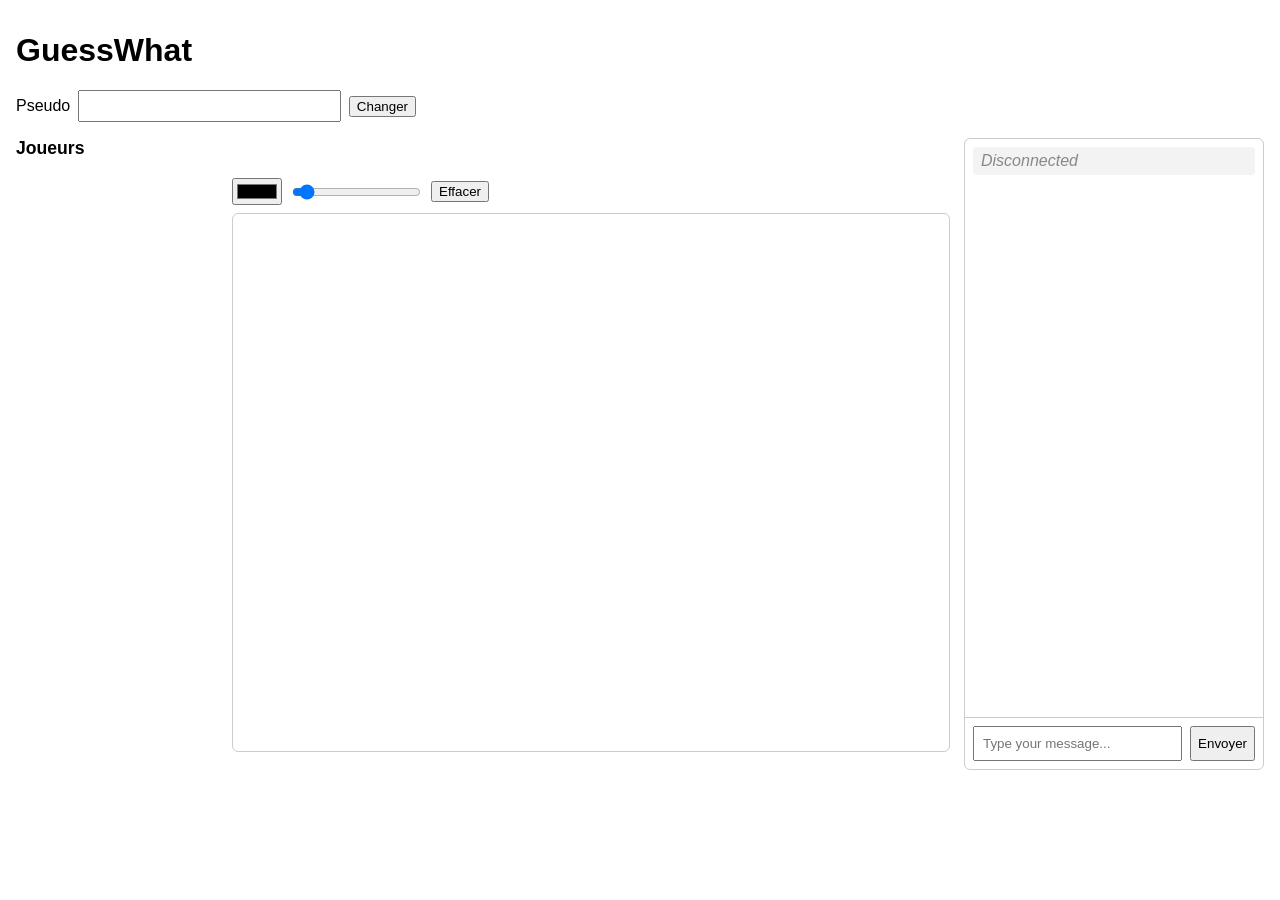
==== web/index.html @ 43fd0669 "feat: multi-round games with random drawer rotation" ====
<!DOCTYPE html>
<html lang="en">
<head>
  <meta charset="UTF-8">
  <meta name="viewport" content="width=device-width, initial-scale=1.0">
  <title>GuessWhat</title>
  <link rel="stylesheet" href="style.css">
</head>
<body>
  <h1>GuessWhat</h1>
  <form id="nickname-form">
    <label for="nickname">Pseudo</label>
    <input id="nickname" type="text" autocomplete="off" maxlength="20">
    <button type="submit">Changer</button>
  </form>
  <main class="game">
    <aside class="players">
      <h2>Joueurs</h2>
      <ul id="players"></ul>
      <button id="start" type="button" hidden>Start</button>
    </aside>
    <section class="board">
      <div class="round-info">
        <span id="round" class="round" hidden></span>
        <span id="word" class="word" hidden></span>
        <span id="timer" class="timer" hidden></span>
      </div>
      <div id="toolbar" class="toolbar">
        <input id="color" type="color" value="#000000" aria-label="Couleur">
        <input id="size" type="range" min="1" max="50" value="4" aria-label="Épaisseur">
        <button id="clear" type="button">Effacer</button>
      </div>
      <canvas id="canvas" width="800" height="600"></canvas>
    </section>
    <section class="chat">
      <ul id="messages"></ul>
      <form id="form">
        <input id="input" type="text" autocomplete="off" placeholder="Type your message...">
        <button type="submit">Envoyer</button>
      </form>
    </section>
  </main>

  <dialog id="results">
    <h2>Résultats</h2>
    <ol id="ranking"></ol>
    <form method="dialog">
      <button>OK</button>
    </form>
  </dialog>

  <template id="player-template">
    <li class="player">
      <span class="name"></span>
      <span class="badges"></span>
      <span class="score"></span>
    </li>
  </template>

  <template id="rank-template">
    <li>
      <span class="name"></span>
      <span class="score"></span>
    </li>
  </template>

  <script src="app.js"></script>
  <script src="canvas.js"></script>
  <script src="game.js"></script>
</body>
</html>
---- web/style.css ----
body {
  font-family: sans-serif;
  max-width: 1300px;
  margin: 2rem auto;
  padding: 0 1rem;
}

#nickname-form {
  display: flex;
  align-items: center;
  gap: 0.5rem;
  margin-bottom: 1rem;
  max-width: 400px;
}

#nickname {
  flex: 1;
  padding: 0.4rem;
}

.game {
  display: grid;
  grid-template-columns: 200px 1fr 300px;
  gap: 1rem;
}

@media (max-width: 900px) {
  .game {
    grid-template-columns: 1fr;
  }
}

.round-info {
  display: flex;
  justify-content: center;
  align-items: baseline;
  gap: 1.5rem;
  min-height: 2rem;
  margin-bottom: 0.5rem;
}

.word {
  font-size: 1.4rem;
  font-weight: bold;
  letter-spacing: 0.3em;
}

.round {
  color: #555;
}

.timer {
  font-variant-numeric: tabular-nums;
}

.toolbar.disabled {
  opacity: 0.4;
  pointer-events: none;
}

.toolbar {
  display: flex;
  align-items: center;
  gap: 0.5rem;
  margin-bottom: 0.5rem;
}

#canvas {
  width: 100%;
  aspect-ratio: 4 / 3;
  border: 1px solid #ccc;
  border-radius: 6px;
  background: #fff;
  cursor: crosshair;
  touch-action: none;
}

.chat {
  border: 1px solid #ccc;
  border-radius: 6px;
  display: flex;
  flex-direction: column;
  height: 70vh;
  min-width: 0;
}

#messages {
  flex: 1;
  list-style: none;
  margin: 0;
  padding: 0.5rem;
  overflow-y: auto;
}

#messages li {
  padding: 0.3rem 0.5rem;
  border-radius: 4px;
  overflow-wrap: anywhere;
}

#messages li:nth-child(odd) {
  background: #f3f3f3;
}

#messages li.error {
  color: #c62828;
}

#messages li.system {
  color: #888;
  font-style: italic;
}

#messages .author {
  font-weight: bold;
  margin-right: 0.3rem;
}

#messages li.mine .author {
  color: #1a6fd1;
}

#form {
  display: flex;
  gap: 0.5rem;
  padding: 0.5rem;
  border-top: 1px solid #ccc;
}

#input {
  flex: 1;
  min-width: 0;
  padding: 0.5rem;
}

.players h2 {
  font-size: 1.1rem;
  margin: 0 0 0.5rem;
}

#players {
  list-style: none;
  margin: 0 0 1rem;
  padding: 0;
}

.player {
  display: flex;
  justify-content: space-between;
  gap: 0.5rem;
  padding: 0.4rem 0.5rem;
  border-radius: 4px;
  overflow-wrap: anywhere;
}

.player:nth-child(odd) {
  background: #f3f3f3;
}

.player .name {
  flex: 1;
}

.player .score,
#ranking .score {
  font-variant-numeric: tabular-nums;
  color: #555;
}

#results {
  border: 1px solid #ccc;
  border-radius: 8px;
  min-width: 260px;
}

#ranking li {
  display: flex;
  justify-content: space-between;
  gap: 1rem;
  padding: 0.2rem 0;
}

#ranking li:first-child {
  font-weight: bold;
}

.player.me .name {
  font-weight: bold;
}

#start {
  width: 100%;
  padding: 0.6rem;
  font-size: 1rem;
}
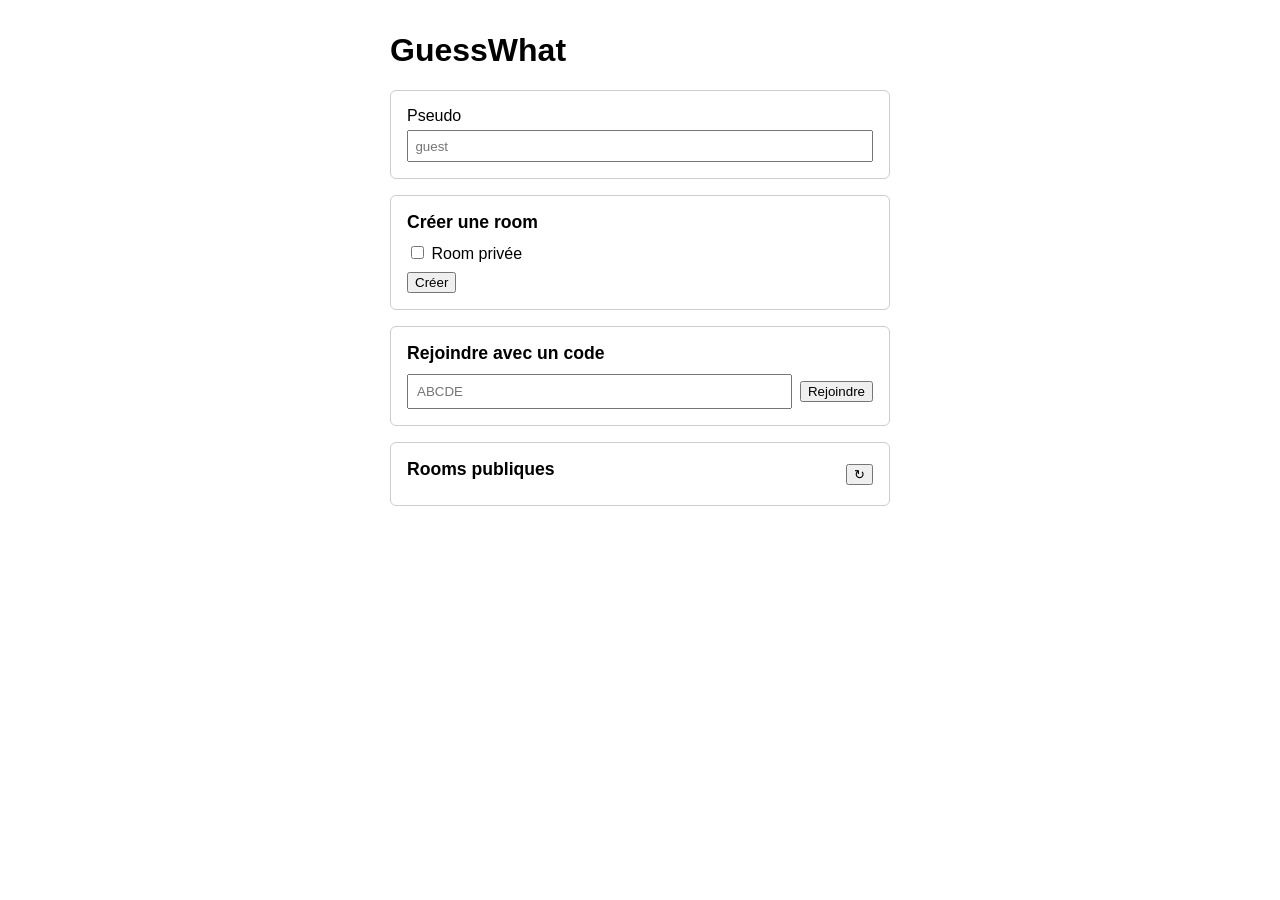
==== commit 2d2d1696: "feat: rooms with public list, private rooms and lobby page" ====
--- a/web/index.html
+++ b/web/index.html
@@ -6,66 +6,47 @@
   <title>GuessWhat</title>
   <link rel="stylesheet" href="style.css">
 </head>
-<body>
+<body class="lobby">
   <h1>GuessWhat</h1>
-  <form id="nickname-form">
+
+  <section class="card">
     <label for="nickname">Pseudo</label>
-    <input id="nickname" type="text" autocomplete="off" maxlength="20">
-    <button type="submit">Changer</button>
-  </form>
-  <main class="game">
-    <aside class="players">
-      <h2>Joueurs</h2>
-      <ul id="players"></ul>
-      <button id="start" type="button" hidden>Start</button>
-    </aside>
-    <section class="board">
-      <div class="round-info">
-        <span id="round" class="round" hidden></span>
-        <span id="word" class="word" hidden></span>
-        <span id="timer" class="timer" hidden></span>
-      </div>
-      <div id="toolbar" class="toolbar">
-        <input id="color" type="color" value="#000000" aria-label="Couleur">
-        <input id="size" type="range" min="1" max="50" value="4" aria-label="Épaisseur">
-        <button id="clear" type="button">Effacer</button>
-      </div>
-      <canvas id="canvas" width="800" height="600"></canvas>
-    </section>
-    <section class="chat">
-      <ul id="messages"></ul>
-      <form id="form">
-        <input id="input" type="text" autocomplete="off" placeholder="Type your message...">
-        <button type="submit">Envoyer</button>
-      </form>
-    </section>
-  </main>
+    <input id="nickname" type="text" autocomplete="off" maxlength="20" placeholder="guest">
+  </section>
 
-  <dialog id="results">
-    <h2>Résultats</h2>
-    <ol id="ranking"></ol>
-    <form method="dialog">
-      <button>OK</button>
+  <section class="card">
+    <h2>Créer une room</h2>
+    <label class="inline"><input id="private" type="checkbox"> Room privée</label>
+    <button id="create" type="button">Créer</button>
+    <p id="create-error" class="error" hidden></p>
+  </section>
+
+  <section class="card">
+    <h2>Rejoindre avec un code</h2>
+    <form id="join-form" class="row">
+      <input id="code" type="text" autocomplete="off" maxlength="5" placeholder="ABCDE">
+      <button type="submit">Rejoindre</button>
     </form>
-  </dialog>
+  </section>
 
-  <template id="player-template">
-    <li class="player">
-      <span class="name"></span>
-      <span class="badges"></span>
-      <span class="score"></span>
+  <section class="card">
+    <div class="row">
+      <h2>Rooms publiques</h2>
+      <button id="refresh" type="button" aria-label="Rafraîchir">↻</button>
+    </div>
+    <ul id="rooms"></ul>
+    <p id="no-rooms" hidden>Aucune room publique pour le moment.</p>
+  </section>
+
+  <template id="room-template">
+    <li>
+      <a class="room-link">
+        <span class="code"></span>
+        <span class="meta"></span>
+      </a>
     </li>
   </template>
 
-  <template id="rank-template">
-    <li>
-      <span class="name"></span>
-      <span class="score"></span>
-    </li>
-  </template>
-
-  <script src="app.js"></script>
-  <script src="canvas.js"></script>
-  <script src="game.js"></script>
+  <script src="lobby.js"></script>
 </body>
 </html>
--- a/web/style.css
+++ b/web/style.css
@@ -193,3 +193,110 @@
   padding: 0.6rem;
   font-size: 1rem;
 }
+
+.room-header {
+  display: flex;
+  justify-content: space-between;
+  align-items: center;
+  flex-wrap: wrap;
+  gap: 1rem;
+}
+
+.room-header h1 a {
+  color: inherit;
+  text-decoration: none;
+}
+
+.room-code strong {
+  font-size: 1.3rem;
+  letter-spacing: 0.15em;
+  margin-right: 0.5rem;
+}
+
+.closed {
+  background: #fff3e0;
+  border: 1px solid #ffb74d;
+  border-radius: 6px;
+  padding: 0.6rem 1rem;
+}
+
+.button {
+  display: inline-block;
+  margin-top: 0.5rem;
+  padding: 0.4rem 0.8rem;
+  border: 1px solid #888;
+  border-radius: 4px;
+  color: inherit;
+  text-decoration: none;
+}
+
+.lobby {
+  max-width: 500px;
+}
+
+.card {
+  border: 1px solid #ccc;
+  border-radius: 6px;
+  padding: 1rem;
+  margin-bottom: 1rem;
+}
+
+.card h2 {
+  font-size: 1.1rem;
+  margin: 0 0 0.6rem;
+}
+
+.card input[type="text"] {
+  width: 100%;
+  box-sizing: border-box;
+  padding: 0.5rem;
+  margin-top: 0.3rem;
+}
+
+.row {
+  display: flex;
+  align-items: center;
+  justify-content: space-between;
+  gap: 0.5rem;
+}
+
+.row input[type="text"] {
+  margin-top: 0;
+}
+
+.inline {
+  display: block;
+  margin-bottom: 0.6rem;
+}
+
+.error {
+  color: #c62828;
+}
+
+#rooms {
+  list-style: none;
+  margin: 0;
+  padding: 0;
+}
+
+.room-link {
+  display: flex;
+  justify-content: space-between;
+  padding: 0.5rem;
+  border-radius: 4px;
+  color: inherit;
+  text-decoration: none;
+}
+
+.room-link:hover {
+  background: #f3f3f3;
+}
+
+.room-link .code {
+  font-weight: bold;
+  letter-spacing: 0.1em;
+}
+
+.room-link .meta {
+  color: #555;
+}
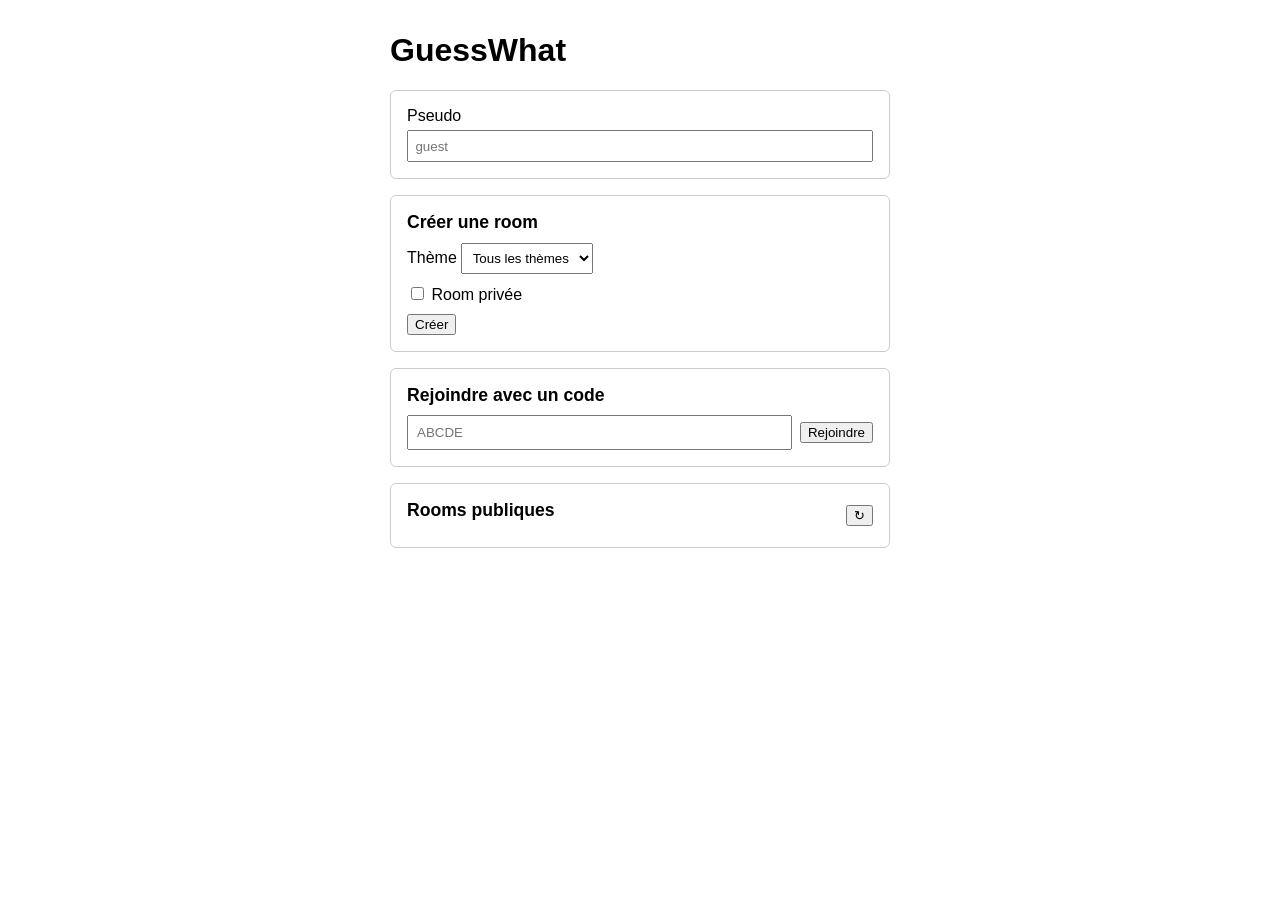
==== commit 5f09caf7: "feat: themed word lists selectable per room" ====
--- a/web/index.html
+++ b/web/index.html
@@ -16,6 +16,11 @@
 
   <section class="card">
     <h2>Créer une room</h2>
+    <label class="inline">Thème
+      <select id="theme">
+        <option value="">Tous les thèmes</option>
+      </select>
+    </label>
     <label class="inline"><input id="private" type="checkbox"> Room privée</label>
     <button id="create" type="button">Créer</button>
     <p id="create-error" class="error" hidden></p>
--- a/web/style.css
+++ b/web/style.css
@@ -188,6 +188,18 @@
   font-weight: bold;
 }
 
+.theme-picker {
+  display: flex;
+  flex-direction: column;
+  gap: 0.3rem;
+  margin-bottom: 1rem;
+}
+
+.theme-picker select,
+.card select {
+  padding: 0.4rem;
+}
+
 #start {
   width: 100%;
   padding: 0.6rem;
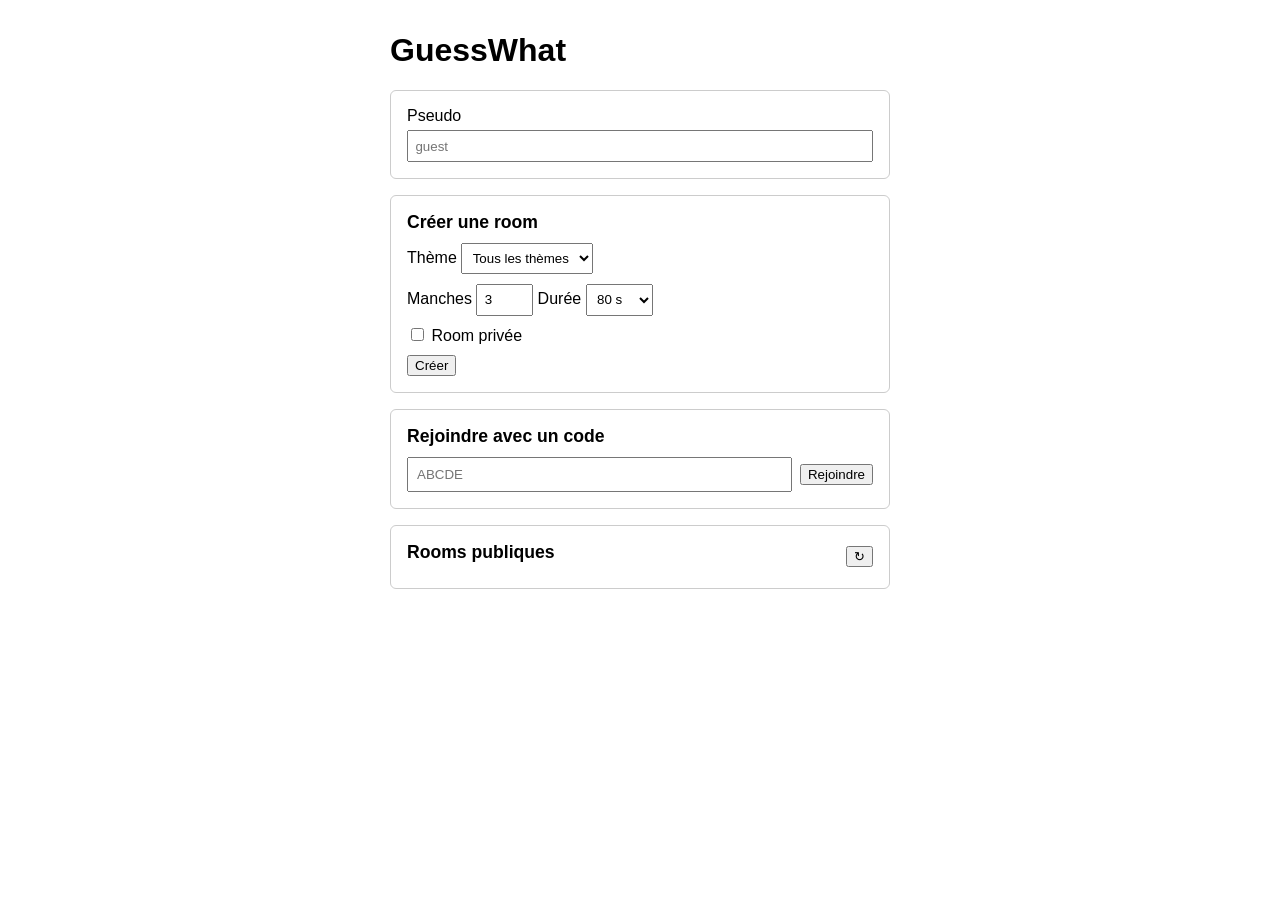
==== commit 55eba716: "feat: admin settings for rounds and round duration" ====
--- a/web/index.html
+++ b/web/index.html
@@ -21,6 +21,23 @@
         <option value="">Tous les thèmes</option>
       </select>
     </label>
+    <div class="row inline">
+      <label>Manches
+        <input id="rounds" type="number" min="1" max="10" value="3">
+      </label>
+      <label>Durée
+        <select id="duration">
+          <option value="30">30 s</option>
+          <option value="45">45 s</option>
+          <option value="60">60 s</option>
+          <option value="80" selected>80 s</option>
+          <option value="100">100 s</option>
+          <option value="120">120 s</option>
+          <option value="150">150 s</option>
+          <option value="180">180 s</option>
+        </select>
+      </label>
+    </div>
     <label class="inline"><input id="private" type="checkbox"> Room privée</label>
     <button id="create" type="button">Créer</button>
     <p id="create-error" class="error" hidden></p>
--- a/web/style.css
+++ b/web/style.css
@@ -60,9 +60,47 @@
 
 .toolbar {
   display: flex;
+  flex-wrap: wrap;
   align-items: center;
   gap: 0.5rem;
   margin-bottom: 0.5rem;
+}
+
+.tools {
+  display: flex;
+  gap: 0.25rem;
+}
+
+.tool {
+  padding: 0.25rem 0.4rem;
+  border: 2px solid transparent;
+  border-radius: 4px;
+  background: #f3f3f3;
+  cursor: pointer;
+}
+
+.tool.active {
+  border-color: #1a6fd1;
+}
+
+.palette {
+  display: grid;
+  grid-template-columns: repeat(7, 1.2rem);
+  gap: 2px;
+}
+
+.swatch {
+  width: 1.2rem;
+  height: 1.2rem;
+  padding: 0;
+  border: 1px solid #999;
+  border-radius: 3px;
+  cursor: pointer;
+}
+
+.swatch.active {
+  outline: 2px solid #1a6fd1;
+  outline-offset: 1px;
 }
 
 #canvas {
@@ -188,15 +226,23 @@
   font-weight: bold;
 }
 
-.theme-picker {
+.settings {
+  display: flex;
+  flex-direction: column;
+  gap: 0.6rem;
+  margin-bottom: 1rem;
+}
+
+.settings label {
   display: flex;
   flex-direction: column;
   gap: 0.3rem;
-  margin-bottom: 1rem;
-}
-
-.theme-picker select,
-.card select {
+}
+
+.settings select,
+.settings input,
+.card select,
+.card input[type="number"] {
   padding: 0.4rem;
 }
 
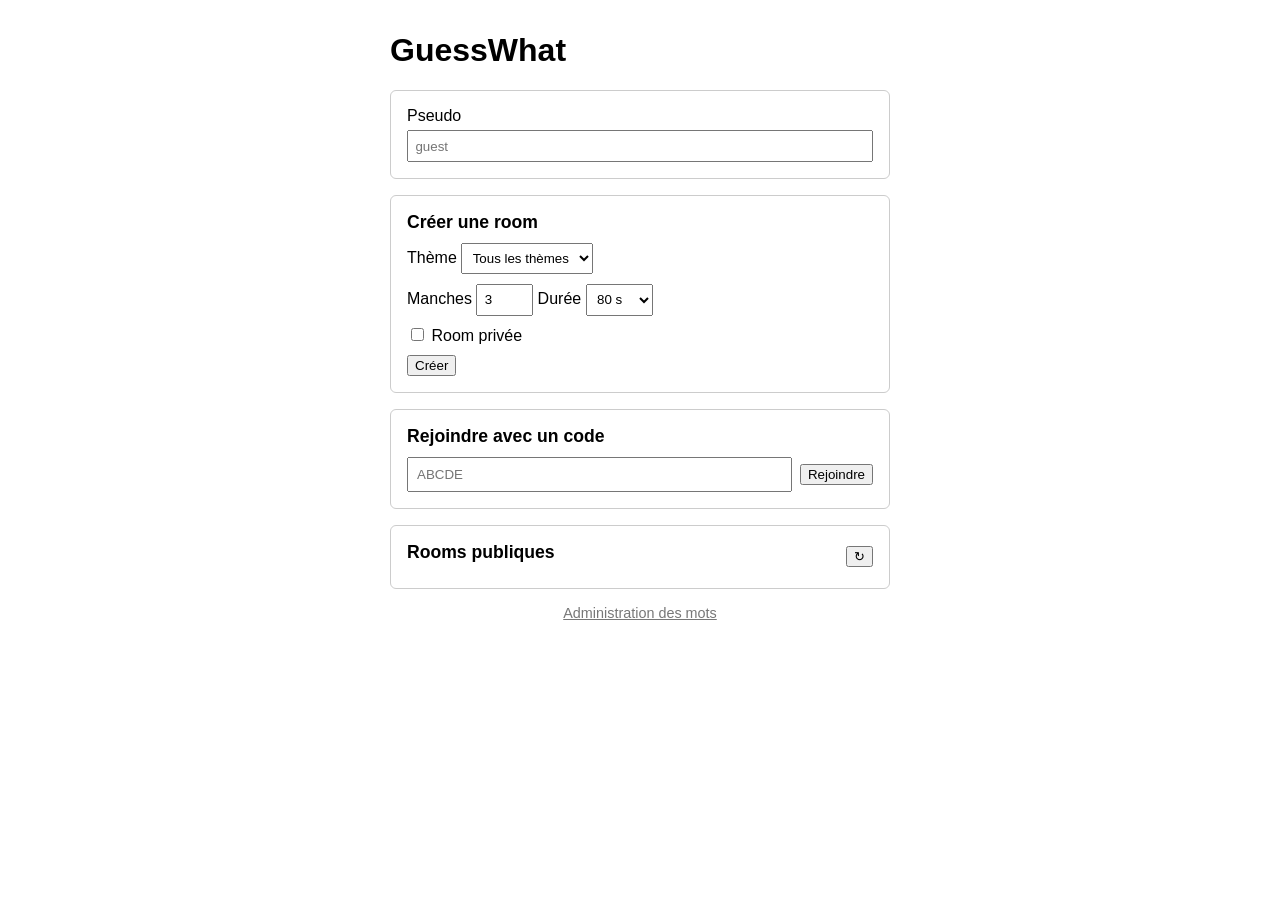
==== commit a3266b87: "feat: word and theme administration page with persisted word lists" ====
--- a/web/index.html
+++ b/web/index.html
@@ -60,6 +60,8 @@
     <p id="no-rooms" hidden>Aucune room publique pour le moment.</p>
   </section>
 
+  <p class="lobby-footer"><a href="/admin.html">Administration des mots</a></p>
+
   <template id="room-template">
     <li>
       <a class="room-link">
--- a/web/style.css
+++ b/web/style.css
@@ -358,3 +358,76 @@
 .room-link .meta {
   color: #555;
 }
+
+.admin {
+  max-width: 800px;
+}
+
+.status {
+  padding: 0.6rem 1rem;
+  border-radius: 6px;
+  background: #e8f5e9;
+  border: 1px solid #81c784;
+}
+
+.status.error {
+  background: #ffebee;
+  border-color: #e57373;
+  color: #c62828;
+}
+
+.admin input[type="password"],
+.admin input[type="search"],
+.admin .add-word input {
+  flex: 1;
+  min-width: 0;
+  padding: 0.5rem;
+}
+
+.admin #panel > .row {
+  margin-bottom: 1rem;
+}
+
+.theme h2 small {
+  color: #777;
+  font-weight: normal;
+}
+
+.chips {
+  list-style: none;
+  display: flex;
+  flex-wrap: wrap;
+  gap: 0.4rem;
+  margin: 0.5rem 0 1rem;
+  padding: 0;
+}
+
+.chip {
+  display: flex;
+  align-items: center;
+  gap: 0.2rem;
+  padding: 0.15rem 0.3rem 0.15rem 0.6rem;
+  border-radius: 999px;
+  background: #f0f0f0;
+}
+
+.chip .remove {
+  border: none;
+  background: none;
+  color: #888;
+  cursor: pointer;
+}
+
+.chip .remove:hover,
+.danger {
+  color: #c62828;
+}
+
+.lobby-footer {
+  text-align: center;
+  font-size: 0.9rem;
+}
+
+.lobby-footer a {
+  color: #777;
+}
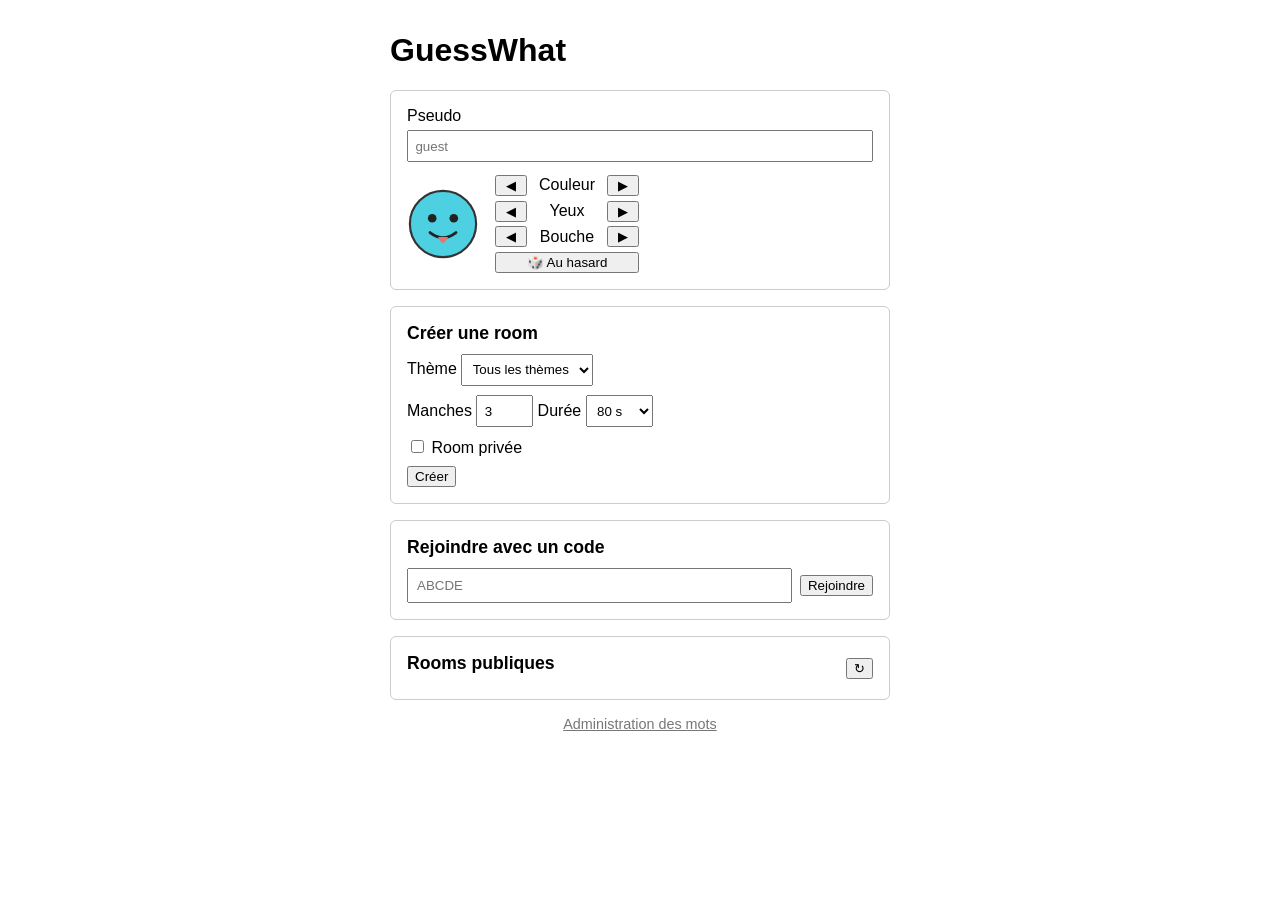
==== commit 4f0e0487: "feat: customizable player avatars" ====
--- a/web/index.html
+++ b/web/index.html
@@ -12,6 +12,7 @@
   <section class="card">
     <label for="nickname">Pseudo</label>
     <input id="nickname" type="text" autocomplete="off" maxlength="20" placeholder="guest">
+    <div id="avatar-editor" class="avatar-editor"></div>
   </section>
 
   <section class="card">
@@ -71,6 +72,7 @@
     </li>
   </template>
 
+  <script src="avatar.js"></script>
   <script src="lobby.js"></script>
 </body>
 </html>
--- a/web/style.css
+++ b/web/style.css
@@ -431,3 +431,69 @@
 .lobby-footer a {
   color: #777;
 }
+
+.avatar {
+  display: block;
+  flex-shrink: 0;
+}
+
+.avatar-slot {
+  display: flex;
+  align-items: center;
+}
+
+.player {
+  align-items: center;
+}
+
+#ranking li {
+  align-items: center;
+}
+
+#ranking .name {
+  flex: 1;
+}
+
+.avatar-editor {
+  display: flex;
+  align-items: center;
+  gap: 1rem;
+  margin-top: 0.8rem;
+}
+
+.avatar-controls {
+  display: flex;
+  flex-direction: column;
+  gap: 0.3rem;
+}
+
+.avatar-row {
+  display: grid;
+  grid-template-columns: 2rem 5rem 2rem;
+  align-items: center;
+  text-align: center;
+}
+
+.profile {
+  margin-bottom: 1rem;
+}
+
+.profile summary {
+  cursor: pointer;
+  margin-bottom: 0.5rem;
+}
+
+.profile-body {
+  display: flex;
+  flex-wrap: wrap;
+  align-items: center;
+  gap: 1rem;
+}
+
+.profile-body #nickname-form {
+  margin-bottom: 0;
+}
+
+.profile-body .avatar-editor {
+  margin-top: 0;
+}
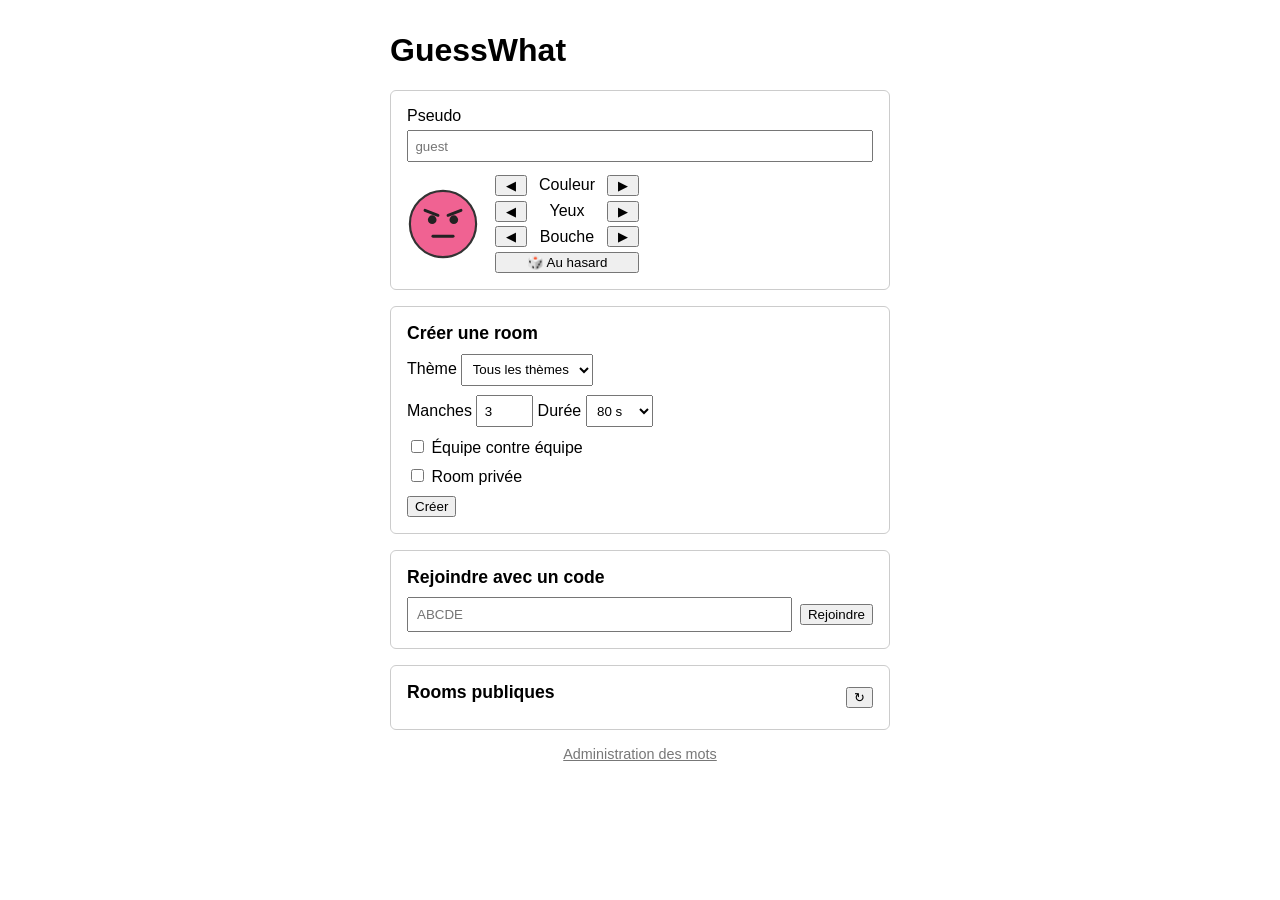
==== commit 1a513016: "feat: team versus team mode" ====
--- a/web/index.html
+++ b/web/index.html
@@ -39,6 +39,7 @@
         </select>
       </label>
     </div>
+    <label class="inline"><input id="teams" type="checkbox"> Équipe contre équipe</label>
     <label class="inline"><input id="private" type="checkbox"> Room privée</label>
     <button id="create" type="button">Créer</button>
     <p id="create-error" class="error" hidden></p>
--- a/web/style.css
+++ b/web/style.css
@@ -497,3 +497,51 @@
 .profile-body .avatar-editor {
   margin-top: 0;
 }
+
+.settings label.check {
+  flex-direction: row;
+  align-items: center;
+}
+
+.team-header {
+  display: flex;
+  align-items: center;
+  gap: 0.5rem;
+  margin-top: 0.5rem;
+  padding: 0.4rem 0.5rem;
+  border-radius: 4px;
+  font-weight: bold;
+  color: #fff;
+}
+
+.team-header .team-name {
+  flex: 1;
+}
+
+.team-header .join-team {
+  padding: 0.15rem 0.5rem;
+  font-size: 0.8rem;
+}
+
+.team-header.team-1 {
+  background: #d64545;
+}
+
+.team-header.team-2 {
+  background: #3b6fd6;
+}
+
+.player.team-1,
+#ranking li.team-1 {
+  border-left: 4px solid #d64545;
+}
+
+.player.team-2,
+#ranking li.team-2 {
+  border-left: 4px solid #3b6fd6;
+}
+
+.team-result {
+  font-weight: bold;
+  text-align: center;
+}
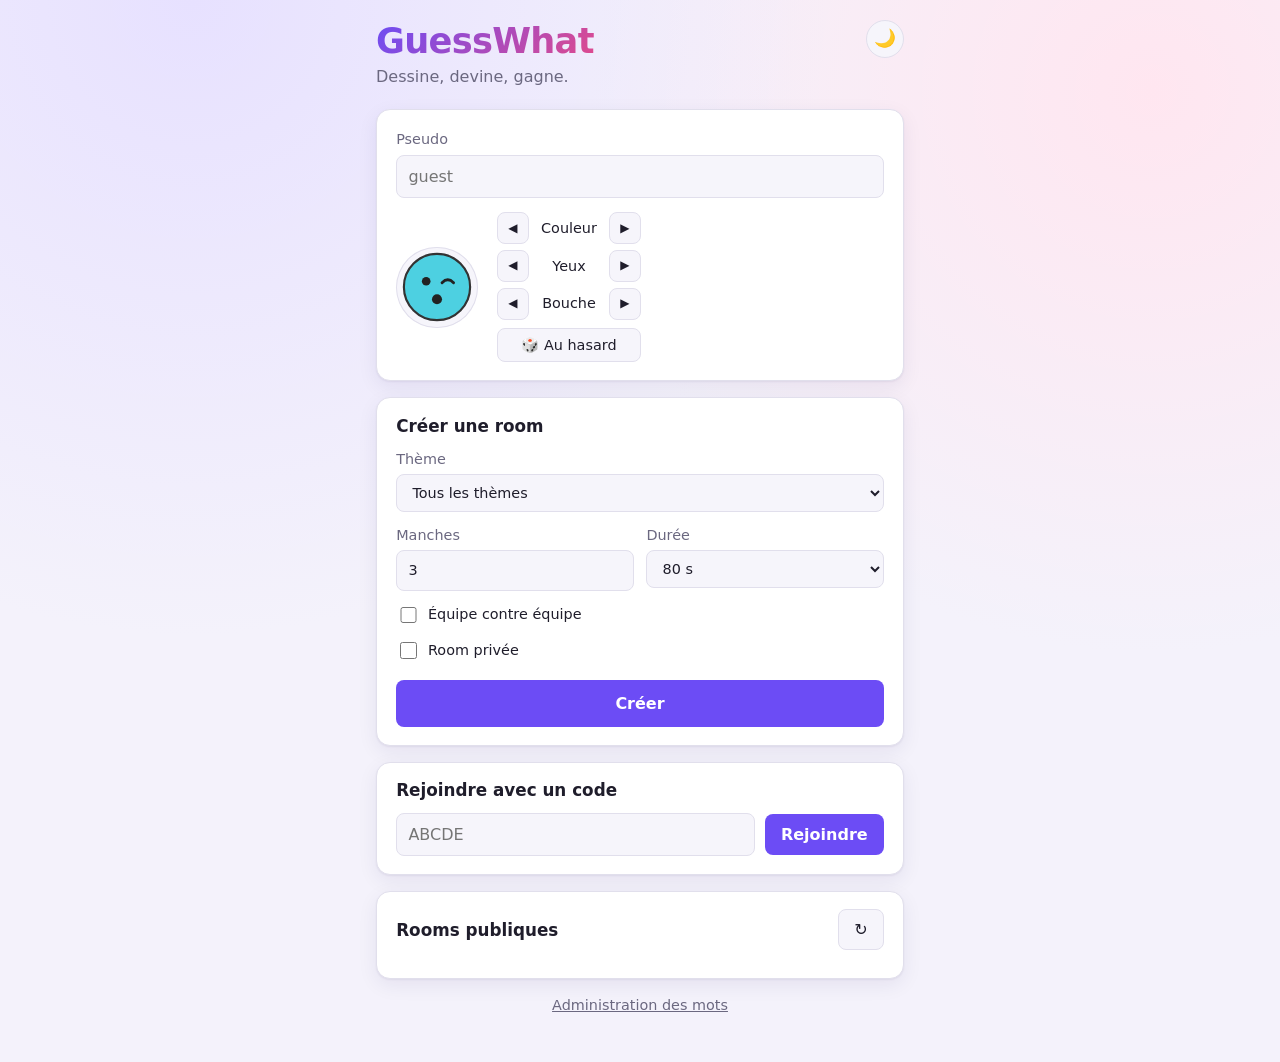
==== commit 1efae282: "feat: light and dark themes with a redesigned interface" ====
--- a/web/index.html
+++ b/web/index.html
@@ -5,9 +5,16 @@
   <meta name="viewport" content="width=device-width, initial-scale=1.0">
   <title>GuessWhat</title>
   <link rel="stylesheet" href="style.css">
+  <script src="theme.js"></script>
 </head>
 <body class="lobby">
-  <h1>GuessWhat</h1>
+  <header class="site-header">
+    <div>
+      <h1 class="logo-mark">GuessWhat</h1>
+      <p class="tagline">Dessine, devine, gagne.</p>
+    </div>
+    <button id="theme-toggle" class="icon-button" type="button"></button>
+  </header>
 
   <section class="card">
     <label for="nickname">Pseudo</label>
--- a/web/style.css
+++ b/web/style.css
@@ -1,56 +1,727 @@
+:root {
+  color-scheme: light;
+  --bg: #f4f2fb;
+  --bg-accent: radial-gradient(circle at 15% 0%, #e7e1ff 0, transparent 45%), radial-gradient(circle at 90% 10%, #ffe6f0 0, transparent 40%);
+  --surface: #ffffff;
+  --surface-2: #f6f5fb;
+  --surface-3: #ecebf5;
+  --border: #e1dfec;
+  --text: #1f1d2b;
+  --muted: #6b6880;
+  --accent: #6c4cf5;
+  --accent-hover: #5a3be0;
+  --accent-soft: #ece7ff;
+  --on-accent: #ffffff;
+  --danger: #d93a4a;
+  --danger-soft: #fdeaec;
+  --success: #1f9d61;
+  --success-soft: #e5f6ee;
+  --warning-soft: #fff4e0;
+  --warning: #c27a12;
+  --team-1: #e5484d;
+  --team-2: #3e74e8;
+  --shadow: 0 1px 2px rgb(30 20 80 / 6%), 0 6px 20px rgb(30 20 80 / 7%);
+  --radius: 14px;
+  --radius-sm: 8px;
+}
+
+:root[data-theme="dark"] {
+  color-scheme: dark;
+  --bg: #121119;
+  --bg-accent: radial-gradient(circle at 15% 0%, #2a2150 0, transparent 45%), radial-gradient(circle at 90% 10%, #3a1d33 0, transparent 40%);
+  --surface: #1c1b26;
+  --surface-2: #24232f;
+  --surface-3: #2e2d3b;
+  --border: #33313f;
+  --text: #ecebf3;
+  --muted: #9c99b0;
+  --accent: #8f76ff;
+  --accent-hover: #a28dff;
+  --accent-soft: #2c2650;
+  --on-accent: #ffffff;
+  --danger: #ff6b78;
+  --danger-soft: #3a1e24;
+  --success: #4cd38f;
+  --success-soft: #16301f;
+  --warning-soft: #3a2e17;
+  --warning: #f0b45a;
+  --team-1: #ff6369;
+  --team-2: #6b97ff;
+  --shadow: 0 1px 2px rgb(0 0 0 / 30%), 0 8px 24px rgb(0 0 0 / 30%);
+}
+
+*,
+*::before,
+*::after {
+  box-sizing: border-box;
+}
+
+[hidden] {
+  display: none !important;
+}
+
 body {
-  font-family: sans-serif;
-  max-width: 1300px;
-  margin: 2rem auto;
-  padding: 0 1rem;
+  margin: 0 auto;
+  max-width: 1360px;
+  min-height: 100vh;
+  padding: 1.25rem 1rem 2rem;
+  font-family: system-ui, -apple-system, "Segoe UI", Roboto, sans-serif;
+  line-height: 1.45;
+  color: var(--text);
+  background: var(--bg-accent), var(--bg);
+  background-attachment: fixed;
+  transition: background-color 0.2s, color 0.2s;
+}
+
+h1,
+h2 {
+  line-height: 1.2;
+}
+
+a {
+  color: var(--accent);
+}
+
+/* Controls */
+
+button,
+.button {
+  display: inline-flex;
+  align-items: center;
+  justify-content: center;
+  gap: 0.35rem;
+  padding: 0.5rem 0.95rem;
+  border: 1px solid transparent;
+  border-radius: var(--radius-sm);
+  background: var(--accent);
+  color: var(--on-accent);
+  font: inherit;
+  font-weight: 600;
+  text-decoration: none;
+  cursor: pointer;
+  transition: background-color 0.15s, border-color 0.15s, transform 0.05s;
+}
+
+button:hover,
+.button:hover {
+  background: var(--accent-hover);
+}
+
+button:active {
+  transform: translateY(1px);
+}
+
+button:disabled {
+  opacity: 0.5;
+  cursor: not-allowed;
+}
+
+button:focus-visible,
+input:focus-visible,
+select:focus-visible,
+.button:focus-visible,
+summary:focus-visible {
+  outline: 2px solid var(--accent);
+  outline-offset: 2px;
+}
+
+.icon-button,
+#copy-link,
+#refresh,
+.avatar-row button,
+.avatar-controls > button,
+.tool,
+#undo,
+#clear,
+#logout,
+.danger {
+  background: var(--surface-2);
+  color: var(--text);
+  border-color: var(--border);
+  font-weight: 500;
+}
+
+.icon-button:hover,
+#copy-link:hover,
+#refresh:hover,
+.avatar-row button:hover,
+.avatar-controls > button:hover,
+.tool:hover,
+#undo:hover,
+#clear:hover,
+#logout:hover {
+  background: var(--surface-3);
+}
+
+.icon-button {
+  width: 2.4rem;
+  height: 2.4rem;
+  padding: 0;
+  border-radius: 50%;
+  font-size: 1.1rem;
+}
+
+.danger {
+  color: var(--danger);
+}
+
+.danger:hover {
+  background: var(--danger-soft);
+  border-color: var(--danger);
+}
+
+input[type="text"],
+input[type="number"],
+input[type="password"],
+input[type="search"],
+select {
+  padding: 0.55rem 0.7rem;
+  border: 1px solid var(--border);
+  border-radius: var(--radius-sm);
+  background: var(--surface-2);
+  color: var(--text);
+  font: inherit;
+  transition: border-color 0.15s, background-color 0.15s;
+}
+
+input[type="text"]:focus,
+input[type="number"]:focus,
+input[type="password"]:focus,
+input[type="search"]:focus,
+select:focus {
+  border-color: var(--accent);
+  background: var(--surface);
+  outline: none;
+  box-shadow: 0 0 0 3px var(--accent-soft);
+}
+
+input:disabled,
+select:disabled {
+  opacity: 0.6;
+}
+
+input[type="checkbox"] {
+  width: 1.05rem;
+  height: 1.05rem;
+  accent-color: var(--accent);
+}
+
+input[type="range"],
+input[type="color"] {
+  accent-color: var(--accent);
+}
+
+label {
+  color: var(--muted);
+  font-size: 0.9rem;
+  font-weight: 500;
+}
+
+/* Layout helpers */
+
+.card {
+  margin-bottom: 1rem;
+  padding: 1.1rem 1.2rem;
+  border: 1px solid var(--border);
+  border-radius: var(--radius);
+  background: var(--surface);
+  box-shadow: var(--shadow);
+}
+
+.card h2 {
+  margin: 0 0 0.8rem;
+  font-size: 1.05rem;
+}
+
+.card input[type="text"] {
+  width: 100%;
+  margin-top: 0.3rem;
+}
+
+.row {
+  display: flex;
+  align-items: center;
+  justify-content: space-between;
+  gap: 0.6rem;
+}
+
+.row h2 {
+  margin: 0;
+}
+
+.row input[type="text"] {
+  margin-top: 0;
+}
+
+.inline {
+  display: flex;
+  flex-direction: column;
+  gap: 0.3rem;
+  margin-bottom: 0.8rem;
+}
+
+.inline:has(input[type="checkbox"]) {
+  flex-direction: row;
+  align-items: center;
+  gap: 0.5rem;
+  color: var(--text);
+}
+
+.error {
+  color: var(--danger);
+}
+
+/* Headers */
+
+.site-header,
+.room-header {
+  display: flex;
+  justify-content: space-between;
+  align-items: center;
+  flex-wrap: wrap;
+  gap: 0.8rem 1rem;
+  margin-bottom: 1.25rem;
+}
+
+.site-header h1,
+.room-header h1 {
+  margin: 0;
+  font-size: 1.6rem;
+  font-weight: 800;
+  letter-spacing: -0.02em;
+}
+
+.room-header h1 a {
+  text-decoration: none;
+}
+
+.logo-mark {
+  background: linear-gradient(135deg, var(--accent), #e04a8c);
+  -webkit-background-clip: text;
+  background-clip: text;
+  color: transparent;
+}
+
+.header-actions {
+  display: flex;
+  align-items: center;
+  flex-wrap: wrap;
+  gap: 0.6rem;
+}
+
+.tagline {
+  margin: 0.2rem 0 0;
+  color: var(--muted);
+}
+
+.room-code {
+  display: flex;
+  align-items: center;
+  gap: 0.6rem;
+  padding: 0.3rem 0.35rem 0.3rem 0.9rem;
+  border: 1px solid var(--border);
+  border-radius: 999px;
+  background: var(--surface);
+  color: var(--muted);
+  box-shadow: var(--shadow);
+}
+
+.room-code strong {
+  color: var(--text);
+  font-size: 1.15rem;
+  font-family: ui-monospace, "SF Mono", Menlo, monospace;
+  letter-spacing: 0.15em;
+}
+
+#copy-link {
+  border-radius: 999px;
+  padding: 0.35rem 0.8rem;
+  font-size: 0.85rem;
+}
+
+.closed {
+  margin: 0 0 1rem;
+  padding: 0.7rem 1rem;
+  border: 1px solid var(--warning);
+  border-radius: var(--radius-sm);
+  background: var(--warning-soft);
+}
+
+/* Lobby */
+
+.lobby {
+  max-width: 560px;
+}
+
+.lobby .site-header {
+  align-items: flex-start;
+}
+
+.lobby .site-header h1 {
+  font-size: 2.2rem;
+}
+
+.lobby #create {
+  width: 100%;
+  margin-top: 0.3rem;
+  padding: 0.7rem;
+}
+
+.lobby .row.inline {
+  flex-direction: row;
+  align-items: stretch;
+  gap: 0.8rem;
+}
+
+.lobby .row.inline label {
+  flex: 1;
+  display: flex;
+  flex-direction: column;
+  gap: 0.3rem;
+}
+
+#rooms {
+  list-style: none;
+  margin: 0.6rem 0 0;
+  padding: 0;
+  display: flex;
+  flex-direction: column;
+  gap: 0.4rem;
+}
+
+.room-link {
+  display: flex;
+  justify-content: space-between;
+  align-items: center;
+  gap: 1rem;
+  padding: 0.65rem 0.8rem;
+  border: 1px solid var(--border);
+  border-radius: var(--radius-sm);
+  background: var(--surface-2);
+  color: inherit;
+  text-decoration: none;
+  transition: border-color 0.15s, background-color 0.15s;
+}
+
+.room-link:hover {
+  border-color: var(--accent);
+  background: var(--accent-soft);
+}
+
+.room-link .code {
+  font-family: ui-monospace, "SF Mono", Menlo, monospace;
+  font-weight: 700;
+  letter-spacing: 0.12em;
+}
+
+.room-link .meta {
+  color: var(--muted);
+  font-size: 0.85rem;
+  text-align: right;
+}
+
+#no-rooms {
+  margin: 0.6rem 0 0;
+  color: var(--muted);
+}
+
+.lobby-footer {
+  text-align: center;
+  font-size: 0.9rem;
+}
+
+.lobby-footer a {
+  color: var(--muted);
+}
+
+/* Avatars */
+
+.avatar {
+  display: block;
+  flex-shrink: 0;
+  border-radius: 50%;
+}
+
+.avatar-slot {
+  display: flex;
+  align-items: center;
+}
+
+.avatar-editor {
+  display: flex;
+  align-items: center;
+  gap: 1.2rem;
+  margin-top: 0.9rem;
+}
+
+.avatar-preview {
+  padding: 0.3rem;
+  border-radius: 50%;
+  background: var(--surface-2);
+  box-shadow: inset 0 0 0 1px var(--border);
+}
+
+.avatar-controls {
+  display: flex;
+  flex-direction: column;
+  gap: 0.35rem;
+}
+
+.avatar-row {
+  display: grid;
+  grid-template-columns: 2rem 5rem 2rem;
+  align-items: center;
+  text-align: center;
+  font-size: 0.9rem;
+}
+
+.avatar-row button {
+  width: 2rem;
+  height: 2rem;
+  padding: 0;
+  font-size: 0.75rem;
+}
+
+.avatar-controls > button {
+  margin-top: 0.2rem;
+  padding: 0.35rem 0.6rem;
+  font-size: 0.9rem;
+}
+
+/* Room */
+
+.profile {
+  margin-bottom: 1rem;
+  border: 1px solid var(--border);
+  border-radius: var(--radius);
+  background: var(--surface);
+  box-shadow: var(--shadow);
+}
+
+.profile summary {
+  padding: 0.7rem 1rem;
+  font-weight: 600;
+  cursor: pointer;
+}
+
+.profile-body {
+  display: flex;
+  flex-wrap: wrap;
+  align-items: center;
+  gap: 1.5rem;
+  padding: 0 1rem 1rem;
+}
+
+.profile-body .avatar-editor {
+  margin-top: 0;
 }
 
 #nickname-form {
   display: flex;
   align-items: center;
   gap: 0.5rem;
-  margin-bottom: 1rem;
-  max-width: 400px;
+  max-width: 420px;
 }
 
 #nickname {
   flex: 1;
-  padding: 0.4rem;
+  min-width: 0;
 }
 
 .game {
   display: grid;
-  grid-template-columns: 200px 1fr 300px;
+  grid-template-columns: 250px minmax(0, 1fr) 320px;
+  align-items: start;
   gap: 1rem;
 }
 
-@media (max-width: 900px) {
-  .game {
-    grid-template-columns: 1fr;
-  }
+.players,
+.board,
+.chat {
+  border: 1px solid var(--border);
+  border-radius: var(--radius);
+  background: var(--surface);
+  box-shadow: var(--shadow);
+}
+
+.players {
+  padding: 1rem;
+}
+
+.players h2 {
+  margin: 0 0 0.7rem;
+  font-size: 1rem;
+}
+
+#players {
+  list-style: none;
+  margin: 0 0 1rem;
+  padding: 0;
+  display: flex;
+  flex-direction: column;
+  gap: 0.3rem;
+}
+
+.player {
+  display: flex;
+  align-items: center;
+  gap: 0.55rem;
+  padding: 0.4rem 0.5rem;
+  border: 1px solid transparent;
+  border-radius: var(--radius-sm);
+  background: var(--surface-2);
+  overflow-wrap: anywhere;
+}
+
+.player.me {
+  border-color: var(--accent);
+  background: var(--accent-soft);
+}
+
+.player.me .name {
+  font-weight: 700;
+}
+
+.player .name {
+  flex: 1;
+  font-size: 0.95rem;
+}
+
+.player .score,
+#ranking .score {
+  color: var(--muted);
+  font-weight: 600;
+  font-variant-numeric: tabular-nums;
+}
+
+.settings {
+  display: flex;
+  flex-direction: column;
+  gap: 0.7rem;
+  margin-bottom: 1rem;
+  padding-top: 1rem;
+  border-top: 1px solid var(--border);
+}
+
+.settings label {
+  display: flex;
+  flex-direction: column;
+  gap: 0.3rem;
+}
+
+.settings label.check {
+  flex-direction: row;
+  align-items: center;
+  gap: 0.5rem;
+  color: var(--text);
+}
+
+#start {
+  width: 100%;
+  padding: 0.75rem;
+  font-size: 1rem;
+  background: linear-gradient(135deg, var(--accent), #e04a8c);
+}
+
+#start:hover {
+  filter: brightness(1.08);
+}
+
+.team-header {
+  display: flex;
+  align-items: center;
+  gap: 0.5rem;
+  margin-top: 0.5rem;
+  padding: 0.45rem 0.6rem;
+  border-radius: var(--radius-sm);
+  color: #fff;
+  font-weight: 700;
+}
+
+.team-header:first-child {
+  margin-top: 0;
+}
+
+.team-header .team-name {
+  flex: 1;
+}
+
+.team-header .join-team {
+  padding: 0.15rem 0.55rem;
+  border-color: rgb(255 255 255 / 50%);
+  background: rgb(255 255 255 / 20%);
+  font-size: 0.8rem;
+}
+
+.team-header .join-team:hover {
+  background: rgb(255 255 255 / 35%);
+}
+
+.team-header.team-1 {
+  background: var(--team-1);
+}
+
+.team-header.team-2 {
+  background: var(--team-2);
+}
+
+.player.team-1,
+#ranking li.team-1 {
+  border-left: 4px solid var(--team-1);
+}
+
+.player.team-2,
+#ranking li.team-2 {
+  border-left: 4px solid var(--team-2);
+}
+
+.board {
+  padding: 0.9rem;
 }
 
 .round-info {
   display: flex;
   justify-content: center;
-  align-items: baseline;
-  gap: 1.5rem;
-  min-height: 2rem;
-  margin-bottom: 0.5rem;
-}
-
-.word {
-  font-size: 1.4rem;
-  font-weight: bold;
+  align-items: center;
+  flex-wrap: wrap;
+  gap: 0.5rem 1rem;
+  min-height: 2.4rem;
+  margin-bottom: 0.7rem;
+}
+
+.round-info .word {
+  font-size: 1.45rem;
+  font-weight: 800;
+  font-family: ui-monospace, "SF Mono", Menlo, monospace;
   letter-spacing: 0.3em;
 }
 
 .round {
-  color: #555;
+  padding: 0.2rem 0.65rem;
+  border-radius: 999px;
+  background: var(--surface-2);
+  color: var(--muted);
+  font-size: 0.85rem;
 }
 
 .timer {
+  padding: 0.2rem 0.7rem;
+  border-radius: 999px;
+  background: var(--accent-soft);
+  color: var(--accent);
+  font-weight: 700;
   font-variant-numeric: tabular-nums;
+}
+
+.toolbar {
+  display: flex;
+  flex-wrap: wrap;
+  align-items: center;
+  gap: 0.6rem;
+  margin-bottom: 0.7rem;
+  padding: 0.5rem;
+  border-radius: var(--radius-sm);
+  background: var(--surface-2);
 }
 
 .toolbar.disabled {
@@ -58,322 +729,234 @@
   pointer-events: none;
 }
 
-.toolbar {
-  display: flex;
-  flex-wrap: wrap;
-  align-items: center;
-  gap: 0.5rem;
-  margin-bottom: 0.5rem;
-}
-
 .tools {
   display: flex;
   gap: 0.25rem;
 }
 
-.tool {
-  padding: 0.25rem 0.4rem;
-  border: 2px solid transparent;
-  border-radius: 4px;
-  background: #f3f3f3;
-  cursor: pointer;
+.tool,
+#undo,
+#clear {
+  width: 2.3rem;
+  height: 2.3rem;
+  padding: 0;
+  border-width: 2px;
+  background: var(--surface);
 }
 
 .tool.active {
-  border-color: #1a6fd1;
+  border-color: var(--accent);
+  background: var(--accent-soft);
 }
 
 .palette {
   display: grid;
-  grid-template-columns: repeat(7, 1.2rem);
-  gap: 2px;
+  grid-template-columns: repeat(7, 1.3rem);
+  gap: 3px;
 }
 
 .swatch {
-  width: 1.2rem;
-  height: 1.2rem;
+  width: 1.3rem;
+  height: 1.3rem;
   padding: 0;
-  border: 1px solid #999;
-  border-radius: 3px;
+  border: 1px solid var(--border);
+  border-radius: 4px;
   cursor: pointer;
 }
 
+.swatch:hover {
+  transform: scale(1.12);
+}
+
 .swatch.active {
-  outline: 2px solid #1a6fd1;
+  outline: 2px solid var(--accent);
   outline-offset: 1px;
 }
 
+#color {
+  width: 2.3rem;
+  height: 2.3rem;
+  padding: 0.15rem;
+  border: 1px solid var(--border);
+  border-radius: var(--radius-sm);
+  background: var(--surface);
+  cursor: pointer;
+}
+
+#size {
+  width: 110px;
+}
+
 #canvas {
+  display: block;
   width: 100%;
   aspect-ratio: 4 / 3;
-  border: 1px solid #ccc;
-  border-radius: 6px;
+  border: 1px solid var(--border);
+  border-radius: var(--radius-sm);
   background: #fff;
   cursor: crosshair;
   touch-action: none;
 }
 
 .chat {
-  border: 1px solid #ccc;
-  border-radius: 6px;
   display: flex;
   flex-direction: column;
-  height: 70vh;
+  height: min(75vh, 720px);
   min-width: 0;
+  overflow: hidden;
 }
 
 #messages {
   flex: 1;
   list-style: none;
   margin: 0;
-  padding: 0.5rem;
+  padding: 0.7rem;
   overflow-y: auto;
+  display: flex;
+  flex-direction: column;
+  gap: 0.3rem;
 }
 
 #messages li {
-  padding: 0.3rem 0.5rem;
-  border-radius: 4px;
+  align-self: flex-start;
+  max-width: 100%;
+  padding: 0.4rem 0.7rem;
+  border-radius: 12px 12px 12px 4px;
+  background: var(--surface-2);
   overflow-wrap: anywhere;
 }
 
-#messages li:nth-child(odd) {
-  background: #f3f3f3;
-}
-
+#messages li.mine {
+  align-self: flex-end;
+  border-radius: 12px 12px 4px 12px;
+  background: var(--accent);
+  color: var(--on-accent);
+}
+
+#messages li.system,
 #messages li.error {
-  color: #c62828;
+  align-self: center;
+  padding: 0.15rem 0.6rem;
+  background: none;
+  font-size: 0.85rem;
+  text-align: center;
 }
 
 #messages li.system {
-  color: #888;
+  color: var(--muted);
   font-style: italic;
 }
 
+#messages li.error {
+  border-radius: 999px;
+  background: var(--danger-soft);
+  color: var(--danger);
+}
+
 #messages .author {
-  font-weight: bold;
-  margin-right: 0.3rem;
+  margin-right: 0.35rem;
+  font-weight: 700;
 }
 
 #messages li.mine .author {
-  color: #1a6fd1;
+  color: inherit;
+  opacity: 0.85;
 }
 
 #form {
   display: flex;
   gap: 0.5rem;
-  padding: 0.5rem;
-  border-top: 1px solid #ccc;
+  padding: 0.7rem;
+  border-top: 1px solid var(--border);
 }
 
 #input {
   flex: 1;
   min-width: 0;
-  padding: 0.5rem;
-}
-
-.players h2 {
+}
+
+#results {
+  min-width: 300px;
+  padding: 1.5rem;
+  border: 1px solid var(--border);
+  border-radius: var(--radius);
+  background: var(--surface);
+  color: var(--text);
+  box-shadow: var(--shadow);
+  text-align: center;
+}
+
+#results::backdrop {
+  background: rgb(10 8 25 / 55%);
+  backdrop-filter: blur(3px);
+}
+
+#results h2 {
+  margin-top: 0;
+}
+
+#ranking {
+  margin: 0 0 1.2rem;
+  padding: 0;
+  list-style: none;
+  counter-reset: rank;
+  text-align: left;
+}
+
+#ranking li {
+  display: flex;
+  align-items: center;
+  gap: 0.7rem;
+  margin-bottom: 0.35rem;
+  padding: 0.45rem 0.7rem;
+  border-radius: var(--radius-sm);
+  background: var(--surface-2);
+  counter-increment: rank;
+}
+
+#ranking li::before {
+  content: counter(rank);
+  width: 1.2rem;
+  color: var(--muted);
+  font-weight: 700;
+}
+
+#ranking li:first-child {
+  background: var(--accent-soft);
+  font-weight: 700;
+}
+
+#ranking li:first-child::before {
+  content: "🏆";
+}
+
+#ranking .name {
+  flex: 1;
+}
+
+.team-result {
   font-size: 1.1rem;
-  margin: 0 0 0.5rem;
-}
-
-#players {
-  list-style: none;
-  margin: 0 0 1rem;
-  padding: 0;
-}
-
-.player {
-  display: flex;
-  justify-content: space-between;
-  gap: 0.5rem;
-  padding: 0.4rem 0.5rem;
-  border-radius: 4px;
-  overflow-wrap: anywhere;
-}
-
-.player:nth-child(odd) {
-  background: #f3f3f3;
-}
-
-.player .name {
-  flex: 1;
-}
-
-.player .score,
-#ranking .score {
-  font-variant-numeric: tabular-nums;
-  color: #555;
-}
-
-#results {
-  border: 1px solid #ccc;
-  border-radius: 8px;
-  min-width: 260px;
-}
-
-#ranking li {
-  display: flex;
-  justify-content: space-between;
-  gap: 1rem;
-  padding: 0.2rem 0;
-}
-
-#ranking li:first-child {
-  font-weight: bold;
-}
-
-.player.me .name {
-  font-weight: bold;
-}
-
-.settings {
-  display: flex;
-  flex-direction: column;
-  gap: 0.6rem;
-  margin-bottom: 1rem;
-}
-
-.settings label {
-  display: flex;
-  flex-direction: column;
-  gap: 0.3rem;
-}
-
-.settings select,
-.settings input,
-.card select,
-.card input[type="number"] {
-  padding: 0.4rem;
-}
-
-#start {
-  width: 100%;
-  padding: 0.6rem;
-  font-size: 1rem;
-}
-
-.room-header {
-  display: flex;
-  justify-content: space-between;
-  align-items: center;
-  flex-wrap: wrap;
-  gap: 1rem;
-}
-
-.room-header h1 a {
-  color: inherit;
-  text-decoration: none;
-}
-
-.room-code strong {
-  font-size: 1.3rem;
-  letter-spacing: 0.15em;
-  margin-right: 0.5rem;
-}
-
-.closed {
-  background: #fff3e0;
-  border: 1px solid #ffb74d;
-  border-radius: 6px;
-  padding: 0.6rem 1rem;
-}
-
-.button {
-  display: inline-block;
-  margin-top: 0.5rem;
-  padding: 0.4rem 0.8rem;
-  border: 1px solid #888;
-  border-radius: 4px;
-  color: inherit;
-  text-decoration: none;
-}
-
-.lobby {
-  max-width: 500px;
-}
-
-.card {
-  border: 1px solid #ccc;
-  border-radius: 6px;
-  padding: 1rem;
-  margin-bottom: 1rem;
-}
-
-.card h2 {
-  font-size: 1.1rem;
-  margin: 0 0 0.6rem;
-}
-
-.card input[type="text"] {
-  width: 100%;
-  box-sizing: border-box;
-  padding: 0.5rem;
-  margin-top: 0.3rem;
-}
-
-.row {
-  display: flex;
-  align-items: center;
-  justify-content: space-between;
-  gap: 0.5rem;
-}
-
-.row input[type="text"] {
-  margin-top: 0;
-}
-
-.inline {
-  display: block;
-  margin-bottom: 0.6rem;
-}
-
-.error {
-  color: #c62828;
-}
-
-#rooms {
-  list-style: none;
-  margin: 0;
-  padding: 0;
-}
-
-.room-link {
-  display: flex;
-  justify-content: space-between;
-  padding: 0.5rem;
-  border-radius: 4px;
-  color: inherit;
-  text-decoration: none;
-}
-
-.room-link:hover {
-  background: #f3f3f3;
-}
-
-.room-link .code {
-  font-weight: bold;
-  letter-spacing: 0.1em;
-}
-
-.room-link .meta {
-  color: #555;
-}
+  font-weight: 700;
+}
+
+/* Admin */
 
 .admin {
-  max-width: 800px;
+  max-width: 820px;
 }
 
 .status {
-  padding: 0.6rem 1rem;
-  border-radius: 6px;
-  background: #e8f5e9;
-  border: 1px solid #81c784;
+  padding: 0.7rem 1rem;
+  border: 1px solid var(--success);
+  border-radius: var(--radius-sm);
+  background: var(--success-soft);
+  color: var(--success);
 }
 
 .status.error {
-  background: #ffebee;
-  border-color: #e57373;
-  color: #c62828;
+  border-color: var(--danger);
+  background: var(--danger-soft);
+  color: var(--danger);
 }
 
 .admin input[type="password"],
@@ -381,7 +964,19 @@
 .admin .add-word input {
   flex: 1;
   min-width: 0;
-  padding: 0.5rem;
+}
+
+.admin #login .row {
+  margin-top: 0.4rem;
+}
+
+.admin #create-theme label {
+  display: block;
+  margin-top: 0.6rem;
+}
+
+.admin #create-theme .row {
+  margin-top: 0.8rem;
 }
 
 .admin #panel > .row {
@@ -389,7 +984,7 @@
 }
 
 .theme h2 small {
-  color: #777;
+  color: var(--muted);
   font-weight: normal;
 }
 
@@ -398,150 +993,64 @@
   display: flex;
   flex-wrap: wrap;
   gap: 0.4rem;
-  margin: 0.5rem 0 1rem;
+  margin: 0.8rem 0 1rem;
   padding: 0;
 }
 
 .chip {
   display: flex;
   align-items: center;
-  gap: 0.2rem;
-  padding: 0.15rem 0.3rem 0.15rem 0.6rem;
+  gap: 0.15rem;
+  padding: 0.15rem 0.2rem 0.15rem 0.7rem;
+  border: 1px solid var(--border);
   border-radius: 999px;
-  background: #f0f0f0;
+  background: var(--surface-2);
+  font-size: 0.9rem;
 }
 
 .chip .remove {
+  width: 1.4rem;
+  height: 1.4rem;
+  padding: 0;
   border: none;
+  border-radius: 50%;
   background: none;
-  color: #888;
-  cursor: pointer;
-}
-
-.chip .remove:hover,
-.danger {
-  color: #c62828;
-}
-
-.lobby-footer {
-  text-align: center;
-  font-size: 0.9rem;
-}
-
-.lobby-footer a {
-  color: #777;
-}
-
-.avatar {
-  display: block;
-  flex-shrink: 0;
-}
-
-.avatar-slot {
-  display: flex;
-  align-items: center;
-}
-
-.player {
-  align-items: center;
-}
-
-#ranking li {
-  align-items: center;
-}
-
-#ranking .name {
-  flex: 1;
-}
-
-.avatar-editor {
-  display: flex;
-  align-items: center;
-  gap: 1rem;
-  margin-top: 0.8rem;
-}
-
-.avatar-controls {
-  display: flex;
-  flex-direction: column;
-  gap: 0.3rem;
-}
-
-.avatar-row {
-  display: grid;
-  grid-template-columns: 2rem 5rem 2rem;
-  align-items: center;
-  text-align: center;
-}
-
-.profile {
-  margin-bottom: 1rem;
-}
-
-.profile summary {
-  cursor: pointer;
-  margin-bottom: 0.5rem;
-}
-
-.profile-body {
-  display: flex;
-  flex-wrap: wrap;
-  align-items: center;
-  gap: 1rem;
-}
-
-.profile-body #nickname-form {
-  margin-bottom: 0;
-}
-
-.profile-body .avatar-editor {
-  margin-top: 0;
-}
-
-.settings label.check {
-  flex-direction: row;
-  align-items: center;
-}
-
-.team-header {
-  display: flex;
-  align-items: center;
-  gap: 0.5rem;
-  margin-top: 0.5rem;
-  padding: 0.4rem 0.5rem;
-  border-radius: 4px;
-  font-weight: bold;
-  color: #fff;
-}
-
-.team-header .team-name {
-  flex: 1;
-}
-
-.team-header .join-team {
-  padding: 0.15rem 0.5rem;
-  font-size: 0.8rem;
-}
-
-.team-header.team-1 {
-  background: #d64545;
-}
-
-.team-header.team-2 {
-  background: #3b6fd6;
-}
-
-.player.team-1,
-#ranking li.team-1 {
-  border-left: 4px solid #d64545;
-}
-
-.player.team-2,
-#ranking li.team-2 {
-  border-left: 4px solid #3b6fd6;
-}
-
-.team-result {
-  font-weight: bold;
-  text-align: center;
-}
+  color: var(--muted);
+  font-size: 0.75rem;
+}
+
+.chip .remove:hover {
+  background: var(--danger-soft);
+  color: var(--danger);
+}
+
+@media (max-width: 1100px) {
+  .game {
+    grid-template-columns: 220px minmax(0, 1fr);
+  }
+
+  .chat {
+    grid-column: 1 / -1;
+    height: 50vh;
+  }
+}
+
+@media (max-width: 760px) {
+  .game {
+    grid-template-columns: minmax(0, 1fr);
+  }
+
+  .lobby .row.inline {
+    flex-direction: column;
+  }
+
+  .room-link {
+    flex-direction: column;
+    align-items: flex-start;
+    gap: 0.2rem;
+  }
+
+  .room-link .meta {
+    text-align: left;
+  }
+}
